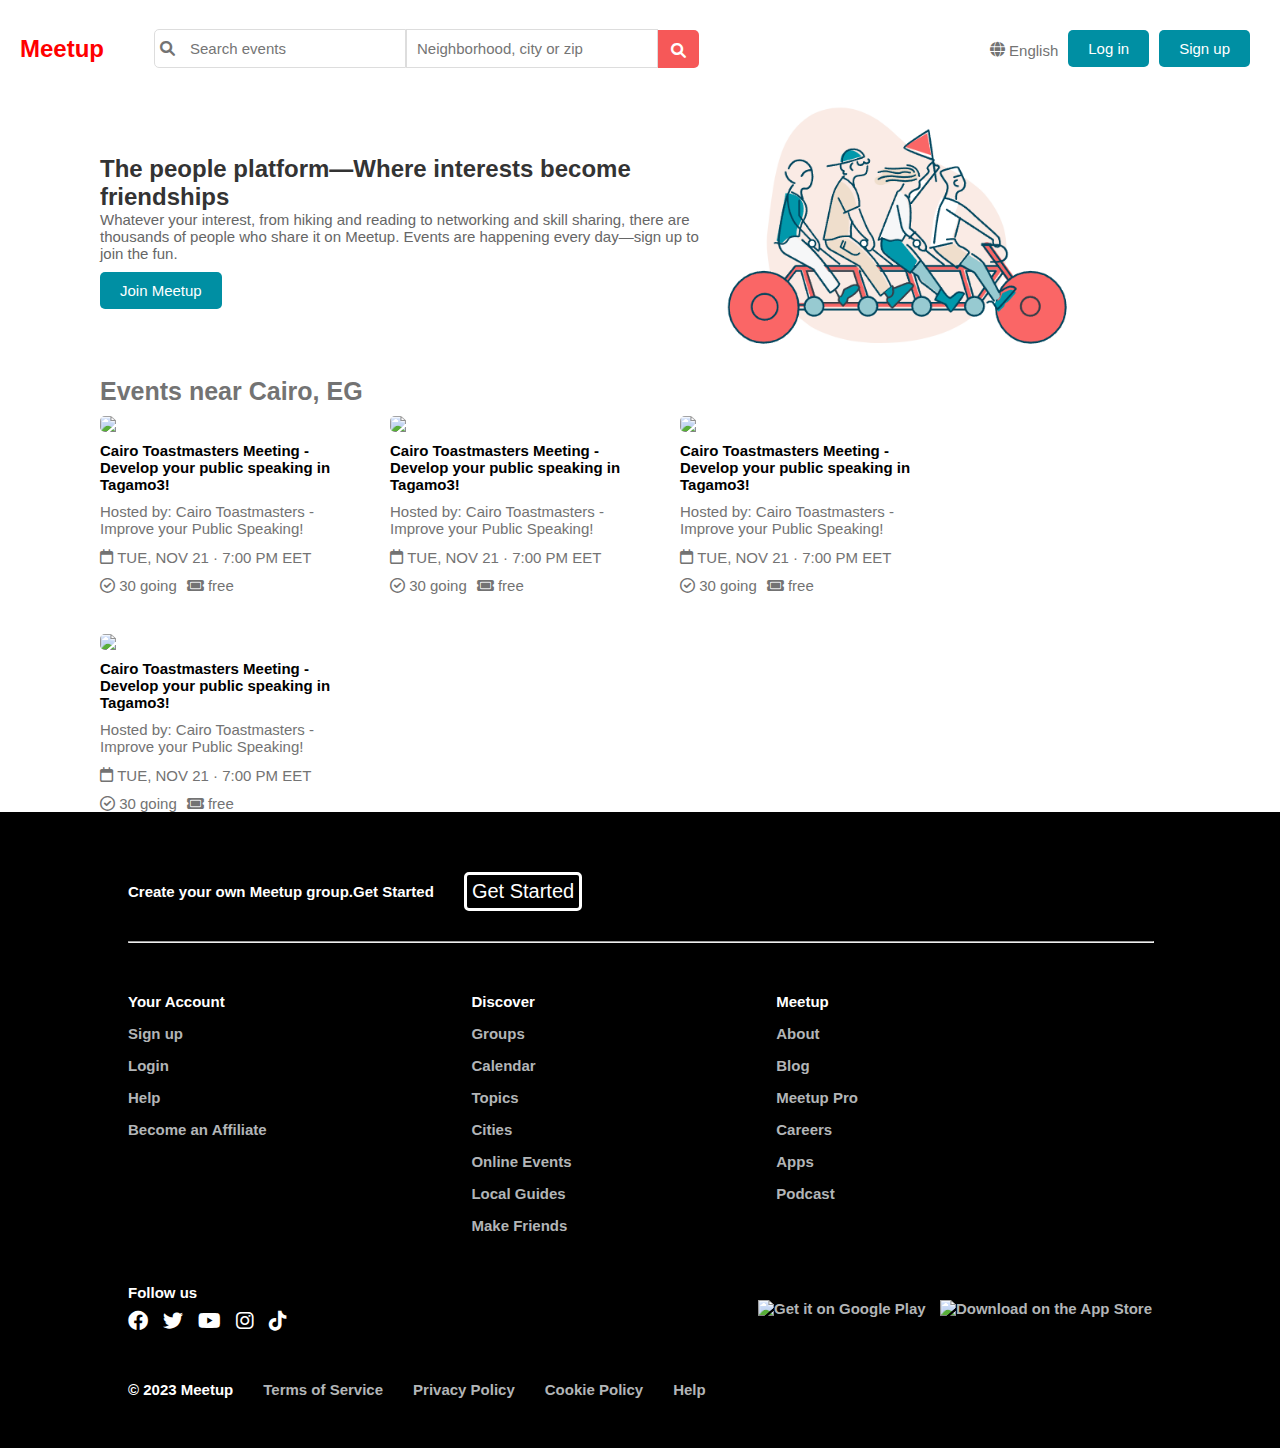
==== index.html @ db6e73bf "first commit" ====
<!DOCTYPE html>
<html lang="en">
  <head>
    <meta charset="UTF-8" />
    <meta name="viewport" content="width=device-width, initial-scale=1.0" />
    <link
      rel="stylesheet"
      href="https://cdnjs.cloudflare.com/ajax/libs/font-awesome/6.0.0-beta3/css/all.min.css"
    />
    <title>Responsive Navigation Bar</title>
    <link rel="stylesheet" href="./css/main.css" />
    <style>
      body,
      html {
        padding: 0;
        font-family: Arial, sans-serif;
        background-color: #fff;
      }
      a {
        text-decoration: none;
        color: #b2b5b7;
      }
      a:hover {
        color: #fff;
      }
      .navbar {
        margin: 0;
        display: flex;
        flex-wrap: wrap;
        justify-content: space-between;
        align-items: center;
        /* background-color: #f5f5f5; */
        padding: 10px 20px;
      }
      .logo {
        font-size: 24px;
        color: red;
        font-weight: bold;
        padding: 10px 0;
      }
      .search-container {
        display: flex;
        align-items: center;
        /* flex-grow: 1; */
        margin: 10px 50px;
        background-color: #fff;
      }
      .search-container button {
        border-top-left-radius: 0;
        border-bottom-left-radius: 0;
        padding-left: 8px;
        padding-right: 8px;
        background-color: #f65858;
      }
      .first-input {
        display: flex;
        align-items: center;
        border: 1px solid #ddd;
        border-top-left-radius: 5px;
        border-bottom-left-radius: 5px;
        width: 250px;
      }
      .first-input:hover {
        border: 1px solid #000;
      }
      .second-input {
        display: flex;
        align-items: center;
        border: 1px solid #ddd;
        /* border-top-left-radius: 5px; */
        /* border-bottom-left-radius: 5px; */
        width: 250px;
      }
      .second-input:hover {
        border: 1px solid #000;
      }
      .search-container i {
        margin-left: 5px;
        margin-right: 5px;
      }
      .search-container input[type="search"] {
        width: 100%;
        padding: 10px;
        margin: 0;
        border: none;
        /* border-radius: 5px; */
      }
      .search-container input:focus {
        border: none;
        outline: none;
      }
      button {
        color: #fff;
        background-color: #008fa3;
        border-radius: 5px;
        border: none;
        padding: 10px 20px;
        margin: 10px 10px 10px 0;
        border-radius: 5px;
        cursor: pointer;
      }
      button:hover {
        opacity: 0.8;
      }
      .navbar select {
        padding: 10px;
        border: none;
        margin: 10px 20px 10px 0;
        border-radius: 5px;
      }
      .language {
        margin-left: auto;
        cursor: pointer;
        margin-right: 10px;
      }
      @media (max-width: 768px) {
        .navbar {
          flex-direction: column;
          align-items: stretch;
        }
        .search-container {
          order: 3;
          margin: 10px 0;
        }
        .navbar select,
        .navbar button {
          width: 100%;
          margin: 5px 0;
        }
      }
      /*  */
      .banner {
        display: flex;
        /* justify-content: space-between; */
        align-items: center;
        /* padding: 20px; */
        /* background-color: #f5f5f5; */
      }

      .content {
        max-width: 600px;
      }

      .content h1 {
        font-size: 24px;
        color: #333;
      }

      .content p {
        color: #666;
      }

      .button {
        background-color: #0073e6;
        color: #fff;
        border: none;
        padding: 10px 20px;
        cursor: pointer;
        text-transform: uppercase;
        font-size: 16px;
        margin-top: 20px;
        text-align: center;
        display: inline-block;
      }

      /* Responsive design */
      @media (max-width: 768px) {
        .banner {
          flex-direction: column;
        }

        .content h1 {
          font-size: 20px;
        }

        .content p {
          font-size: 14px;
        }

        .image {
          margin-top: 20px;
          width: 100%;
          height: auto;
        }
      }
      /* footer */
      .footer {
        background-color: #000;
        color: #fff;
        padding-left: 10%;
        padding-right: 10%;
        padding-top: 50px;
        padding-bottom: 50px;
        display: flex;
        flex-direction: column;
        gap: 50px;
        font-weight: bold;
      }
      .section1-container {
        display: block;
      }
      .section1-content {
        display: flex;
        align-items: center;
        gap: 30px;
      }
      .section1-button {
        color: #fff;
        background-color: #000;
        border: 3px solid #fff;
        border-radius: 5px;
        padding: 5px;
        cursor: pointer;
        font-size: 20px;
      }
      .section1-button:hover {
        color: #000;
        background-color: #fff;
      }
      .section1-line {
        margin-top: 20px;
        background-color: #fff; /* This sets the line color to green */
        width: 100%;
      }
      .section2-container {
        display: flex;
        gap: 20%;
      }
      .section2-column {
        display: flex;
        flex-direction: column;
        gap: 15px;
      }

      .section4-container {
        display: flex;
        gap: 30px;
      }
      /*  */
      .section3-container {
        background-color: #000; /* Assuming a black background */
        color: white;
        display: flex;
        align-items: center;
        justify-content: space-between;
      }
      .social-icons {
        display: flex;
        gap: 15px;
      }
      .social-icons img {
        height: 24px; /* Adjust as needed */
        margin-right: 10px; /* Space between icons */
      }

      .store-badges img {
        height: 48px; /* Adjust as needed */
        margin-left: 10px; /* Space between badges */
      }
      .icon {
        color: #fff;
        font-size: 20px;
      }
    </style>
  </head>
  <body>
    <!-- navbar -->
    <div class="navbar">
      <div class="logo">Meetup</div>
      <div class="search-container">
        <div class="first-input">
          <i class="fa-solid fa-magnifying-glass"></i>
          <input type="search" placeholder="Search events" />
        </div>
        <div class="second-input">
          <input type="search" placeholder="Neighborhood, city or zip" />
        </div>
        <button><i class="fa-solid fa-magnifying-glass"></i></button>
      </div>
      <div class="language">
        <i class="fa-solid fa-globe"></i>
        <span id="language">English</span>
      </div>
      <button>Log in</button>
      <button>Sign up</button>
    </div>
    <!-- banner -->
    <div class="banner container">
      <div class="content">
        <h1>The people platform—Where interests become friendships</h1>
        <p>
          Whatever your interest, from hiking and reading to networking and
          skill sharing, there are thousands of people who share it on Meetup.
          Events are happening every day—sign up to join the fun.
        </p>
        <button>Join Meetup</button>
      </div>
      <div>
        <!-- The image will be displayed here -->
        <img src="./assets/images/img1.png" width="400px" />
      </div>
    </div>
    <!-- section A -->
    <div class="container">
      <div class="section-title">Events near Cairo, EG</div>
      <div id="section-a"></div>
    </div>

    <!-- footer -->
    <div class="footer">
      <!-- section 1 -->
      <div class="section1-container">
        <div class="section1-content">
          <div>Create your own Meetup group.Get Started</div>
          <button class="section1-button">Get Started</button>
        </div>
        <hr class="section1-line" />
      </div>
      <div class="section2-container">
        <div class="section2-column">
          <div>Your Account</div>
          <a href="#">Sign up</a>
          <a href="#">Login</a>
          <a href="#">Help</a>
          <a href="#">Become an Affiliate</a>
        </div>
        <div class="section2-column">
          <div>Discover</div>
          <a href="#">Groups</a>
          <a href="#">Calendar</a>
          <a href="#">Topics</a>
          <a href="#">Cities</a>
          <a href="#">Online Events</a>
          <a href="#">Local Guides</a>
          <a href="#">Make Friends</a>
        </div>
        <div class="section2-column">
          <div>Meetup</div>
          <a href="#">About</a>
          <a href="#">Blog</a>
          <a href="#">Meetup Pro</a>
          <a href="#">Careers</a>
          <a href="#">Apps</a>
          <a href="#">Podcast</a>
        </div>
      </div>
      <div class="section3-container">
        <div>
          <div style="padding-bottom: 10px">Follow us</div>
          <div class="social-icons">
            <!-- You will replace the "#" with the actual links -->
            <a href="#"><i class="fa-brands fa-facebook icon"></i></a>
            <a href="#"><i class="fa-brands fa-twitter icon"></i></a>
            <a href="#"><i class="fa-brands fa-youtube icon"></i></a>
            <a href="#"><i class="fa-brands fa-instagram icon"></i></a>
            <a href="#"><i class="fa-brands fa-tiktok icon"></i></a>
          </div>
        </div>
        <div class="store-badges">
          <!-- You will replace "path-to..." with the actual image source paths -->
          <a href="#"
            ><img
              src="https://secure.meetupstatic.com/next/images/app-download/android/download_en-US.svg?w=256"
              alt="Get it on Google Play"
          /></a>
          <a href="#"
            ><img
              src="https://secure.meetupstatic.com/next/images/app-download/ios/download_en-US.svg?w=256"
              alt="Download on the App Store"
          /></a>
        </div>
      </div>
      <div class="section4-container">
        <div>© 2023 Meetup</div>
        <a href="#">Terms of Service</a>
        <a href="#">Privacy Policy</a>
        <a href="#">Cookie Policy</a>
        <a href="#">Help</a>
      </div>
    </div>
    <script src="./js/main.js"></script>
  </body>
</html>
---- css/main.css ----
@font-face {
  font-family: "BousniRondeLTStd"; /* Give your font a name to use in CSS */
  src: url("../assets/fonts/BousniRondeLTStd-Bold.ttf") format("ttf");
  font-weight: bold;
  font-style: bold;
}
* {
  padding: 0;
  margin: 0;
  text-align: left;
  vertical-align: middle;
  font-size: 15px;
}

body {
  font-family: "BousniRondeLTStd", sans-serif;
  width: 100%;
  height: 100%;
  background-color: #fff;
  color: #737373;
}
.container {
  margin-right: 100px;
  margin-left: 100px;
}
#section-a {
  display: flex;
  flex-wrap: wrap;
  gap: 40px;
}
.card {
  display: flex;
  flex-direction: column;
  align-items: flex-start;
  width: 250px;
  gap: 10px;
}
.card:hover {
  cursor: pointer;
}
.card:hover img {
  opacity: 0.5;
}
.card:hover h1 {
  text-decoration: underline;
}
.card img {
  border-radius: 5px;
  width: 100%;
}
.card h1 {
  text-align: left;
  color: #000;
}
.card div {
  text-align: left;
}
.card-row {
  display: flex;
  gap: 10px;
}
.section-title {
  display: flex;
  font-size: 25px;
  font-weight: bold;
  margin-bottom: 10px;
}
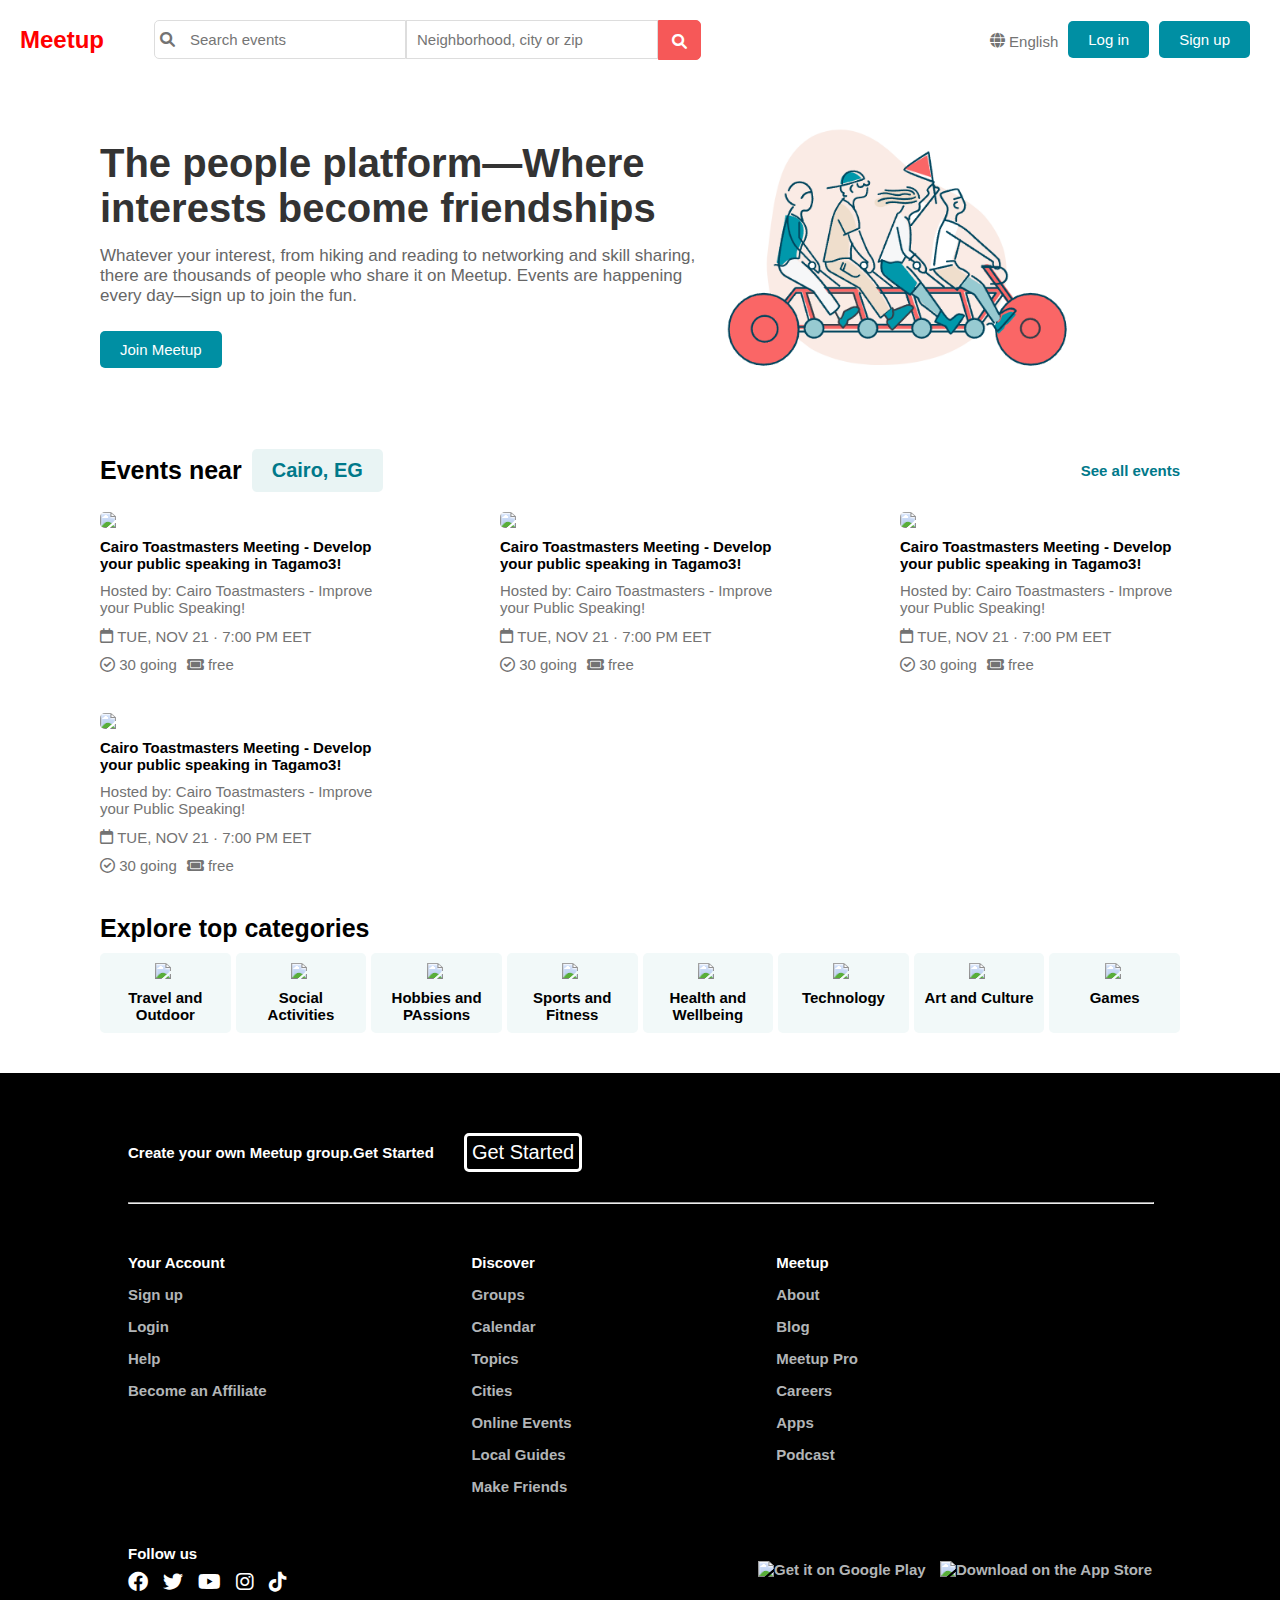
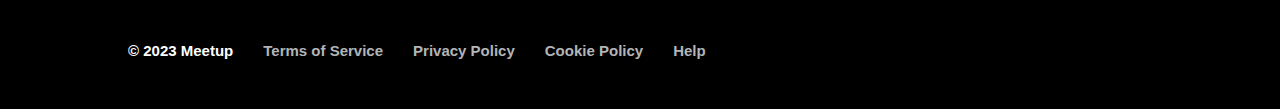
==== commit acc6b4fa: "updates" ====
--- a/index.html
+++ b/index.html
@@ -9,259 +9,6 @@
     />
     <title>Responsive Navigation Bar</title>
     <link rel="stylesheet" href="./css/main.css" />
-    <style>
-      body,
-      html {
-        padding: 0;
-        font-family: Arial, sans-serif;
-        background-color: #fff;
-      }
-      a {
-        text-decoration: none;
-        color: #b2b5b7;
-      }
-      a:hover {
-        color: #fff;
-      }
-      .navbar {
-        margin: 0;
-        display: flex;
-        flex-wrap: wrap;
-        justify-content: space-between;
-        align-items: center;
-        /* background-color: #f5f5f5; */
-        padding: 10px 20px;
-      }
-      .logo {
-        font-size: 24px;
-        color: red;
-        font-weight: bold;
-        padding: 10px 0;
-      }
-      .search-container {
-        display: flex;
-        align-items: center;
-        /* flex-grow: 1; */
-        margin: 10px 50px;
-        background-color: #fff;
-      }
-      .search-container button {
-        border-top-left-radius: 0;
-        border-bottom-left-radius: 0;
-        padding-left: 8px;
-        padding-right: 8px;
-        background-color: #f65858;
-      }
-      .first-input {
-        display: flex;
-        align-items: center;
-        border: 1px solid #ddd;
-        border-top-left-radius: 5px;
-        border-bottom-left-radius: 5px;
-        width: 250px;
-      }
-      .first-input:hover {
-        border: 1px solid #000;
-      }
-      .second-input {
-        display: flex;
-        align-items: center;
-        border: 1px solid #ddd;
-        /* border-top-left-radius: 5px; */
-        /* border-bottom-left-radius: 5px; */
-        width: 250px;
-      }
-      .second-input:hover {
-        border: 1px solid #000;
-      }
-      .search-container i {
-        margin-left: 5px;
-        margin-right: 5px;
-      }
-      .search-container input[type="search"] {
-        width: 100%;
-        padding: 10px;
-        margin: 0;
-        border: none;
-        /* border-radius: 5px; */
-      }
-      .search-container input:focus {
-        border: none;
-        outline: none;
-      }
-      button {
-        color: #fff;
-        background-color: #008fa3;
-        border-radius: 5px;
-        border: none;
-        padding: 10px 20px;
-        margin: 10px 10px 10px 0;
-        border-radius: 5px;
-        cursor: pointer;
-      }
-      button:hover {
-        opacity: 0.8;
-      }
-      .navbar select {
-        padding: 10px;
-        border: none;
-        margin: 10px 20px 10px 0;
-        border-radius: 5px;
-      }
-      .language {
-        margin-left: auto;
-        cursor: pointer;
-        margin-right: 10px;
-      }
-      @media (max-width: 768px) {
-        .navbar {
-          flex-direction: column;
-          align-items: stretch;
-        }
-        .search-container {
-          order: 3;
-          margin: 10px 0;
-        }
-        .navbar select,
-        .navbar button {
-          width: 100%;
-          margin: 5px 0;
-        }
-      }
-      /*  */
-      .banner {
-        display: flex;
-        /* justify-content: space-between; */
-        align-items: center;
-        /* padding: 20px; */
-        /* background-color: #f5f5f5; */
-      }
-
-      .content {
-        max-width: 600px;
-      }
-
-      .content h1 {
-        font-size: 24px;
-        color: #333;
-      }
-
-      .content p {
-        color: #666;
-      }
-
-      .button {
-        background-color: #0073e6;
-        color: #fff;
-        border: none;
-        padding: 10px 20px;
-        cursor: pointer;
-        text-transform: uppercase;
-        font-size: 16px;
-        margin-top: 20px;
-        text-align: center;
-        display: inline-block;
-      }
-
-      /* Responsive design */
-      @media (max-width: 768px) {
-        .banner {
-          flex-direction: column;
-        }
-
-        .content h1 {
-          font-size: 20px;
-        }
-
-        .content p {
-          font-size: 14px;
-        }
-
-        .image {
-          margin-top: 20px;
-          width: 100%;
-          height: auto;
-        }
-      }
-      /* footer */
-      .footer {
-        background-color: #000;
-        color: #fff;
-        padding-left: 10%;
-        padding-right: 10%;
-        padding-top: 50px;
-        padding-bottom: 50px;
-        display: flex;
-        flex-direction: column;
-        gap: 50px;
-        font-weight: bold;
-      }
-      .section1-container {
-        display: block;
-      }
-      .section1-content {
-        display: flex;
-        align-items: center;
-        gap: 30px;
-      }
-      .section1-button {
-        color: #fff;
-        background-color: #000;
-        border: 3px solid #fff;
-        border-radius: 5px;
-        padding: 5px;
-        cursor: pointer;
-        font-size: 20px;
-      }
-      .section1-button:hover {
-        color: #000;
-        background-color: #fff;
-      }
-      .section1-line {
-        margin-top: 20px;
-        background-color: #fff; /* This sets the line color to green */
-        width: 100%;
-      }
-      .section2-container {
-        display: flex;
-        gap: 20%;
-      }
-      .section2-column {
-        display: flex;
-        flex-direction: column;
-        gap: 15px;
-      }
-
-      .section4-container {
-        display: flex;
-        gap: 30px;
-      }
-      /*  */
-      .section3-container {
-        background-color: #000; /* Assuming a black background */
-        color: white;
-        display: flex;
-        align-items: center;
-        justify-content: space-between;
-      }
-      .social-icons {
-        display: flex;
-        gap: 15px;
-      }
-      .social-icons img {
-        height: 24px; /* Adjust as needed */
-        margin-right: 10px; /* Space between icons */
-      }
-
-      .store-badges img {
-        height: 48px; /* Adjust as needed */
-        margin-left: 10px; /* Space between badges */
-      }
-      .icon {
-        color: #fff;
-        font-size: 20px;
-      }
-    </style>
   </head>
   <body>
     <!-- navbar -->
@@ -302,8 +49,19 @@
     </div>
     <!-- section A -->
     <div class="container">
-      <div class="section-title">Events near Cairo, EG</div>
+      <div class="section-title">
+        <h1>Events near</h1>
+        <button>Cairo, EG</button>
+        <a href="">See all events</a>
+      </div>
       <div id="section-a"></div>
+    </div>
+    <!-- section B -->
+    <div class="container">
+      <div class="section-title">
+        <h1>Explore top categories</h1>
+      </div>
+      <div id="section-b"></div>
     </div>
 
     <!-- footer -->
--- a/css/main.css
+++ b/css/main.css
@@ -19,12 +19,277 @@
   background-color: #fff;
   color: #737373;
 }
+body,
+html {
+  padding: 0;
+  font-family: Arial, sans-serif;
+  background-color: #fff;
+}
+a {
+  text-decoration: none;
+  color: #b2b5b7;
+}
+a:hover {
+  color: #fff;
+}
+.navbar {
+  margin: 0;
+  display: flex;
+  flex-wrap: wrap;
+  justify-content: space-between;
+  align-items: center;
+  /* background-color: #f5f5f5; */
+  padding: 10px 20px;
+}
+.logo {
+  font-size: 24px;
+  color: red;
+  font-weight: bold;
+  padding: 10px 0;
+}
+.search-container {
+  display: flex;
+  align-items: center;
+  /* flex-grow: 1; */
+  margin: 10px 50px;
+  background-color: #fff;
+}
+.search-container button {
+  border-top-left-radius: 0;
+  border-bottom-left-radius: 0;
+  margin: 0;
+  padding-left: 8px;
+  padding-right: 8px;
+
+  background-color: #f65858;
+}
+.first-input {
+  display: flex;
+  align-items: center;
+  border: 1px solid #ddd;
+  border-top-left-radius: 5px;
+  border-bottom-left-radius: 5px;
+  width: 250px;
+}
+.first-input:hover {
+  border: 1px solid #000;
+}
+.second-input {
+  display: flex;
+  align-items: center;
+  border: 1px solid #ddd;
+  /* border-top-left-radius: 5px; */
+  /* border-bottom-left-radius: 5px; */
+  width: 250px;
+}
+.second-input:hover {
+  border: 1px solid #000;
+}
+.search-container i {
+  margin-left: 5px;
+  margin-right: 5px;
+}
+.search-container button {
+  border: 1px solid #f65858;
+}
+.search-container input[type="search"] {
+  width: 100%;
+  padding: 10px;
+  margin: 0;
+  border: none;
+  /* border-radius: 5px; */
+}
+.search-container input:focus {
+  border: none;
+  outline: none;
+}
+button {
+  color: #fff;
+  background-color: #008fa3;
+  border-radius: 5px;
+  border: none;
+  padding: 10px 20px;
+  margin: 10px 10px 10px 0;
+  border-radius: 5px;
+  cursor: pointer;
+}
+button:hover {
+  opacity: 0.8;
+}
+.navbar select {
+  padding: 10px;
+  border: none;
+  margin: 10px 20px 10px 0;
+  border-radius: 5px;
+}
+.language {
+  margin-left: auto;
+  cursor: pointer;
+  margin-right: 10px;
+}
+@media (max-width: 768px) {
+  .navbar {
+    flex-direction: column;
+    align-items: stretch;
+  }
+  .search-container {
+    order: 3;
+    margin: 10px 0;
+  }
+  .navbar select,
+  .navbar button {
+    width: 100%;
+    margin: 5px 0;
+  }
+}
+/*  */
+.banner {
+  display: flex;
+  /* justify-content: space-between; */
+  align-items: center;
+  /* padding: 20px; */
+  /* background-color: #f5f5f5; */
+}
+
+.content {
+  display: flex;
+  flex-direction: column;
+  align-items: flex-start;
+  gap: 15px;
+  max-width: 600px;
+}
+
+.content h1 {
+  font-size: 40px;
+  font-weight: bold;
+  color: #333;
+}
+
+.content p {
+  font-size: 17px;
+  color: #666;
+}
+
+.button {
+  background-color: #0073e6;
+  color: #fff;
+  border: none;
+  padding: 10px 20px;
+  cursor: pointer;
+  text-transform: uppercase;
+  font-size: 16px;
+  margin-top: 20px;
+  text-align: center;
+  display: inline-block;
+}
+
+/* Responsive design */
+@media (max-width: 768px) {
+  .banner {
+    flex-direction: column;
+  }
+
+  .content h1 {
+    font-size: 20px;
+  }
+
+  .content p {
+    font-size: 14px;
+  }
+
+  .image {
+    margin-top: 20px;
+    width: 100%;
+    height: auto;
+  }
+}
+/* footer */
+.footer {
+  background-color: #000;
+  color: #fff;
+  padding-left: 10%;
+  padding-right: 10%;
+  padding-top: 50px;
+  padding-bottom: 50px;
+  display: flex;
+  flex-direction: column;
+  gap: 50px;
+  font-weight: bold;
+}
+.section1-container {
+  display: block;
+}
+.section1-content {
+  display: flex;
+  align-items: center;
+  gap: 30px;
+}
+.section1-button {
+  color: #fff;
+  background-color: #000;
+  border: 3px solid #fff;
+  border-radius: 5px;
+  padding: 5px;
+  cursor: pointer;
+  font-size: 20px;
+}
+.section1-button:hover {
+  color: #000;
+  background-color: #fff;
+}
+.section1-line {
+  margin-top: 20px;
+  background-color: #fff; /* This sets the line color to green */
+  width: 100%;
+}
+.section2-container {
+  display: flex;
+  gap: 20%;
+}
+.section2-column {
+  display: flex;
+  flex-direction: column;
+  gap: 15px;
+}
+
+.section4-container {
+  display: flex;
+  gap: 30px;
+}
+/*  */
+.section3-container {
+  background-color: #000; /* Assuming a black background */
+  color: white;
+  display: flex;
+  align-items: center;
+  justify-content: space-between;
+}
+.social-icons {
+  display: flex;
+  gap: 15px;
+}
+.social-icons img {
+  height: 24px; /* Adjust as needed */
+  margin-right: 10px; /* Space between icons */
+}
+
+.store-badges img {
+  height: 48px; /* Adjust as needed */
+  margin-left: 10px; /* Space between badges */
+}
+.icon {
+  color: #fff;
+  font-size: 20px;
+}
 .container {
+  margin-top: 40px;
+  margin-bottom: 40px;
   margin-right: 100px;
   margin-left: 100px;
 }
 #section-a {
   display: flex;
+  justify-content: space-between;
   flex-wrap: wrap;
   gap: 40px;
 }
@@ -32,7 +297,7 @@
   display: flex;
   flex-direction: column;
   align-items: flex-start;
-  width: 250px;
+  width: 280px;
   gap: 10px;
 }
 .card:hover {
@@ -61,7 +326,47 @@
 }
 .section-title {
   display: flex;
+  align-items: center;
+  gap: 10px;
+  margin-bottom: 10px;
+}
+.section-title h1 {
   font-size: 25px;
   font-weight: bold;
-  margin-bottom: 10px;
-}
+  color: #000;
+}
+.section-title button {
+  color: #00798a;
+  background-color: #e9f4f4;
+  font-size: 20px;
+  font-weight: bold;
+}
+.section-title a {
+  margin-left: auto;
+  color: #00798a;
+  font-weight: bold;
+}
+#section-b {
+  display: flex;
+  justify-content: space-between;
+  gap: 5px;
+}
+.category-card {
+  background-color: #f2f9f9;
+  width: 120px;
+  display: flex;
+  flex-direction: column;
+  align-items: center;
+  gap: 10px;
+  border-radius: 5px;
+  padding: 10px;
+}
+.category-card p {
+  text-align: center;
+  font-weight: bold;
+  color: #000;
+}
+.category-card:hover {
+  cursor: pointer;
+  background-color: #e2f7f7;
+}
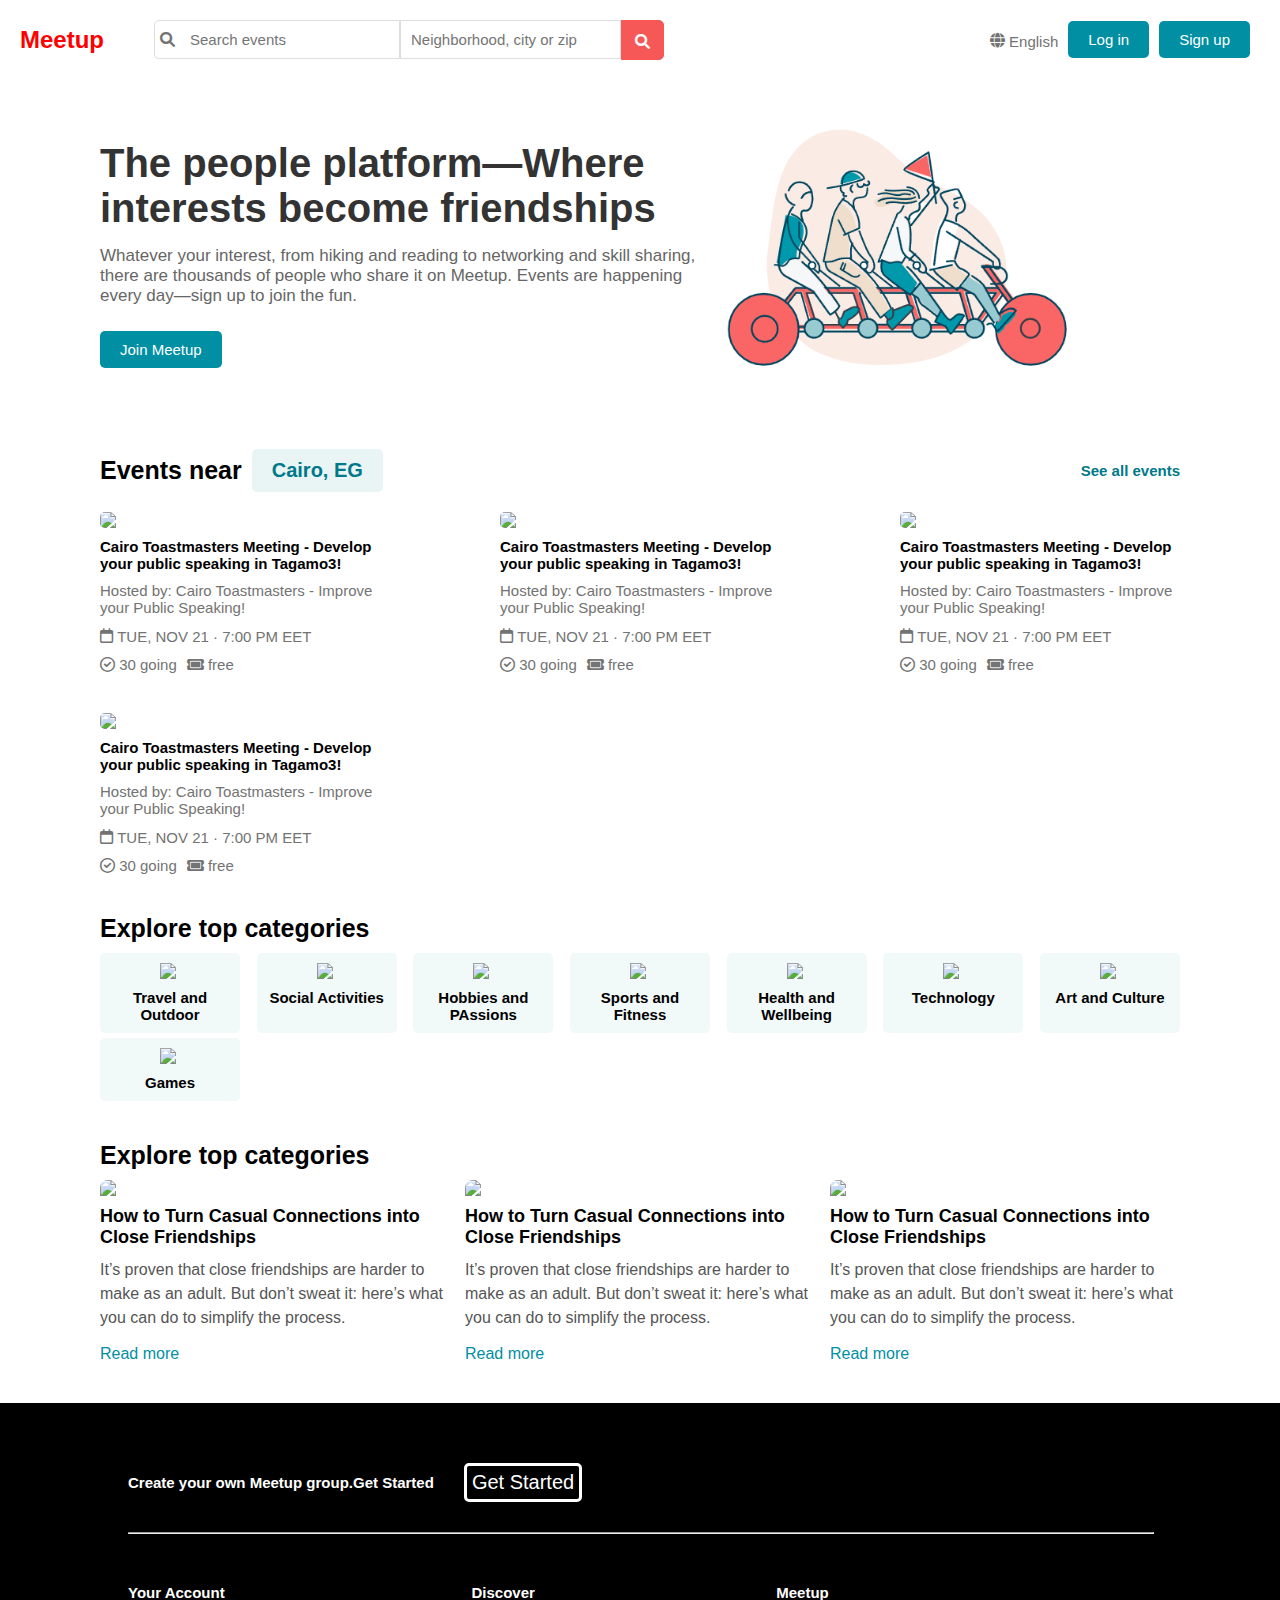
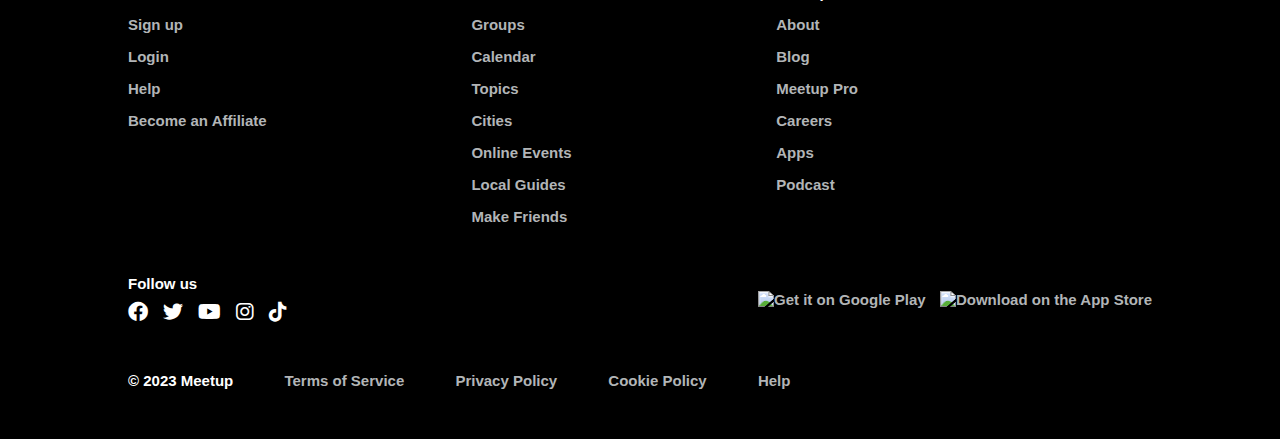
==== commit d6f5342e: "updates" ====
--- a/index.html
+++ b/index.html
@@ -44,7 +44,7 @@
       </div>
       <div>
         <!-- The image will be displayed here -->
-        <img src="./assets/images/img1.png" width="400px" />
+        <img src="./assets/images/img1.png" class="banner-image" />
       </div>
     </div>
     <!-- section A -->
@@ -62,6 +62,13 @@
         <h1>Explore top categories</h1>
       </div>
       <div id="section-b"></div>
+    </div>
+    <!-- section C -->
+    <div class="container">
+      <div class="section-title">
+        <h1>Explore top categories</h1>
+      </div>
+      <div id="section-c"></div>
     </div>
 
     <!-- footer -->
--- a/css/main.css
+++ b/css/main.css
@@ -10,6 +10,7 @@
   text-align: left;
   vertical-align: middle;
   font-size: 15px;
+  /* border: 1px solid #0073e6; */
 }
 
 body {
@@ -69,7 +70,7 @@
   border: 1px solid #ddd;
   border-top-left-radius: 5px;
   border-bottom-left-radius: 5px;
-  width: 250px;
+  max-width: 250px;
 }
 .first-input:hover {
   border: 1px solid #000;
@@ -80,7 +81,7 @@
   border: 1px solid #ddd;
   /* border-top-left-radius: 5px; */
   /* border-bottom-left-radius: 5px; */
-  width: 250px;
+  max-width: 250px;
 }
 .second-input:hover {
   border: 1px solid #000;
@@ -127,7 +128,7 @@
   cursor: pointer;
   margin-right: 10px;
 }
-@media (max-width: 768px) {
+/* @media (max-width: 768px) {
   .navbar {
     flex-direction: column;
     align-items: stretch;
@@ -141,7 +142,7 @@
     width: 100%;
     margin: 5px 0;
   }
-}
+} */
 /*  */
 .banner {
   display: flex;
@@ -150,7 +151,14 @@
   /* padding: 20px; */
   /* background-color: #f5f5f5; */
 }
-
+.banner-image {
+  width: 400px;
+}
+@media (max-width: 768px) {
+  .banner-image {
+    width: 200px;
+  }
+}
 .content {
   display: flex;
   flex-direction: column;
@@ -254,7 +262,7 @@
 
 .section4-container {
   display: flex;
-  gap: 30px;
+  gap: 5%;
 }
 /*  */
 .section3-container {
@@ -287,12 +295,21 @@
   margin-right: 100px;
   margin-left: 100px;
 }
+@media (max-width: 768px) {
+  .container {
+    margin-top: 10px;
+    margin-bottom: 10px;
+    margin-right: 25px;
+    margin-left: 25px;
+  }
+}
 #section-a {
   display: flex;
   justify-content: space-between;
   flex-wrap: wrap;
   gap: 40px;
 }
+
 .card {
   display: flex;
   flex-direction: column;
@@ -326,6 +343,7 @@
 }
 .section-title {
   display: flex;
+  flex-wrap: wrap;
   align-items: center;
   gap: 10px;
   margin-bottom: 10px;
@@ -348,9 +366,11 @@
 }
 #section-b {
   display: flex;
+  flex-wrap: wrap;
   justify-content: space-between;
   gap: 5px;
 }
+
 .category-card {
   background-color: #f2f9f9;
   width: 120px;
@@ -370,3 +390,73 @@
   cursor: pointer;
   background-color: #e2f7f7;
 }
+/* **** */
+#section-c {
+  display: flex;
+  flex-wrap: wrap;
+  justify-content: space-between;
+  gap: 5px;
+}
+.friendships-card {
+  display: flex;
+  flex-direction: column;
+  gap: 10px;
+  max-width: 350px;
+  border-radius: 8px;
+  overflow: hidden;
+
+  transition: box-shadow 0.3s ease;
+}
+.friendships-card:hover {
+  cursor: pointer;
+}
+
+.friendships-card:hover img {
+  opacity: 0.7;
+}
+
+.friendships-card:hover p {
+  text-decoration: underline;
+}
+.friendships-card img {
+  width: 100%;
+  display: block;
+  transition: opacity 0.3s ease;
+}
+
+.card-content {
+  /* padding: 15px; */
+}
+
+.card-title {
+  font-size: 18px;
+  font-weight: bold;
+  margin-bottom: 10px;
+  color: #000;
+}
+
+.card-text {
+  font-size: 16px;
+  line-height: 1.5;
+  color: #555;
+}
+
+.card-link {
+  text-decoration: none;
+  color: #008fa3;
+  display: block;
+  margin-top: 15px;
+  font-size: 16px;
+}
+/* **** */
+@media (max-width: 768px) {
+  #section-a {
+    justify-content: center;
+  }
+  #section-c {
+    justify-content: center;
+  }
+  .store-badges img {
+    width: 100px;
+  }
+}
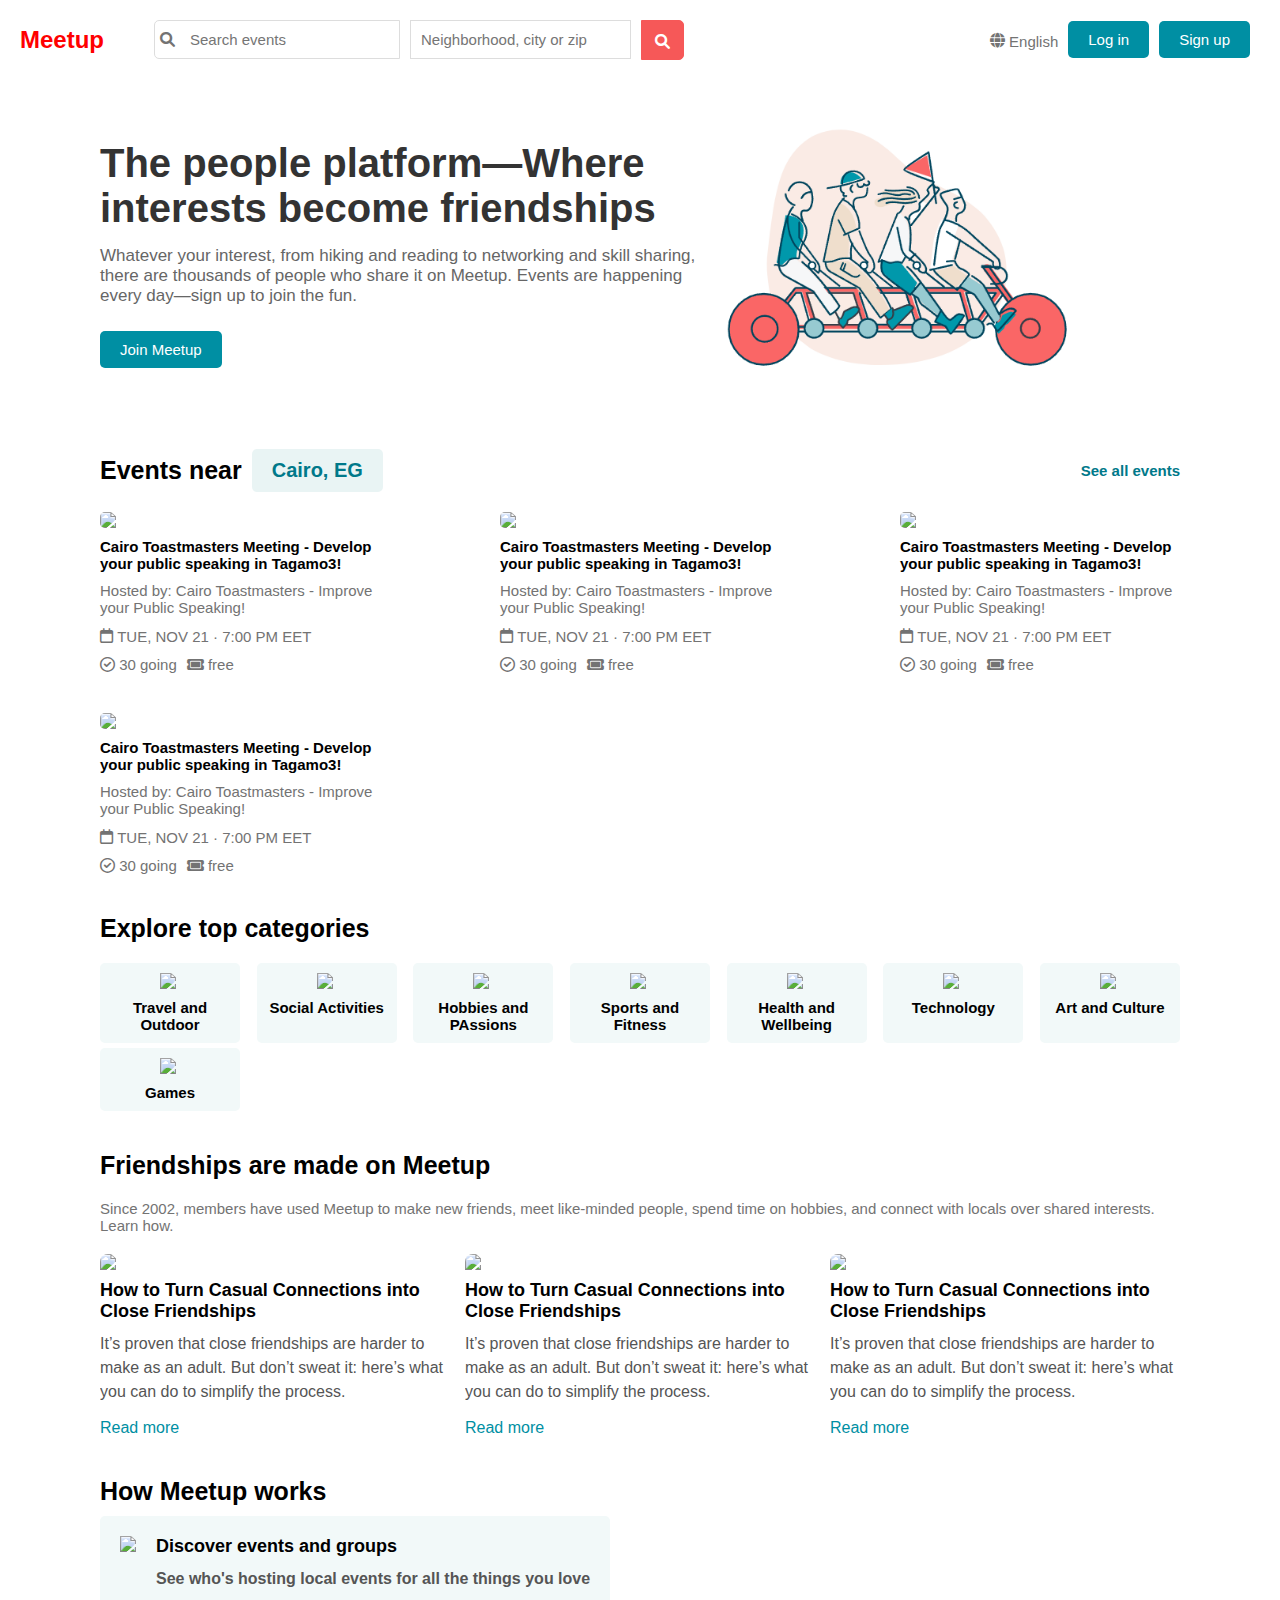
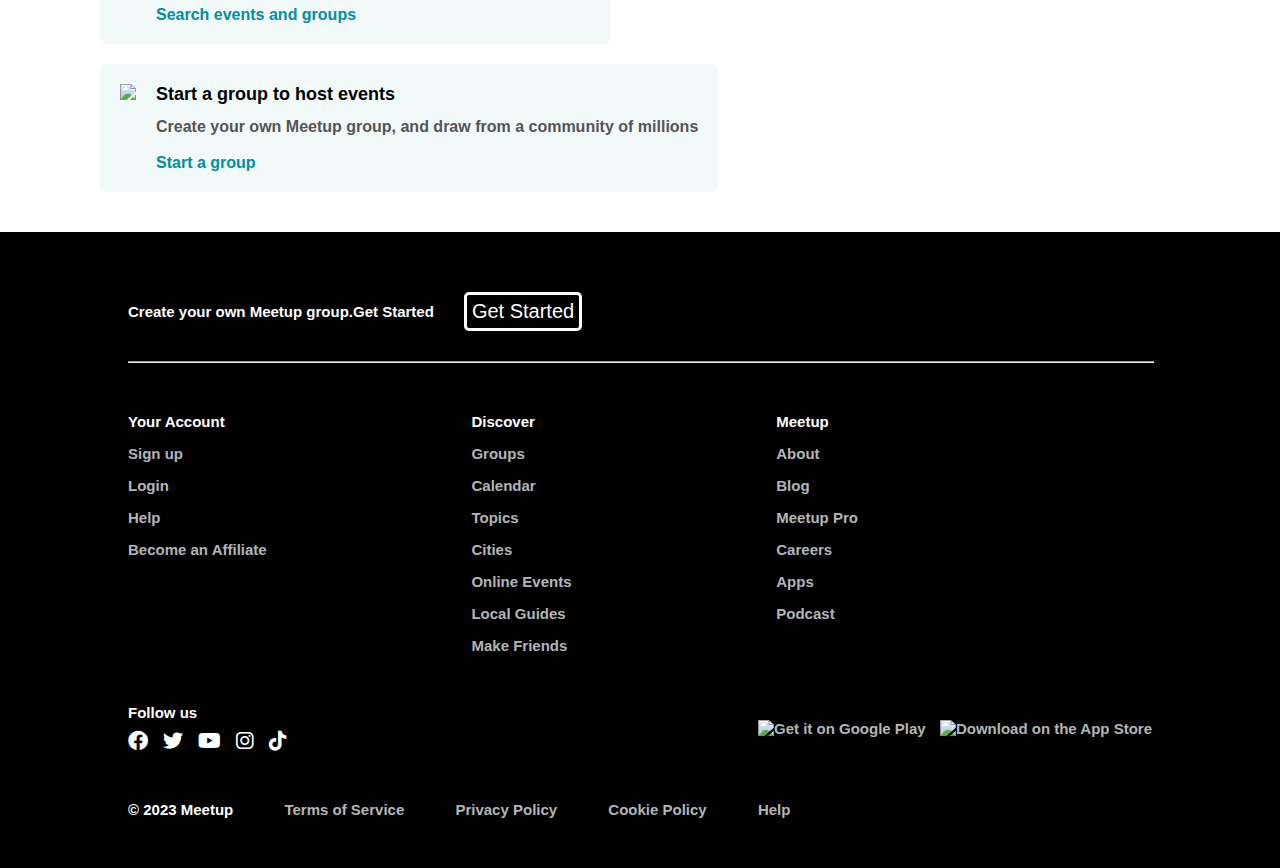
==== commit e8f45876: "updates" ====
--- a/index.html
+++ b/index.html
@@ -59,16 +59,28 @@
     <!-- section B -->
     <div class="container">
       <div class="section-title">
-        <h1>Explore top categories</h1>
+        <h1 style="margin-bottom: 10px">Explore top categories</h1>
       </div>
       <div id="section-b"></div>
     </div>
     <!-- section C -->
     <div class="container">
       <div class="section-title">
-        <h1>Explore top categories</h1>
+        <h1 style="margin-bottom: 10px">Friendships are made on Meetup</h1>
+        <p style="margin-bottom: 10px">
+          Since 2002, members have used Meetup to make new friends, meet
+          like-minded people, spend time on hobbies, and connect with locals
+          over shared interests. Learn how.
+        </p>
       </div>
       <div id="section-c"></div>
+    </div>
+    <!-- section D -->
+    <div class="container">
+      <div class="section-title">
+        <h1>How Meetup works</h1>
+      </div>
+      <div id="section-d"></div>
     </div>
 
     <!-- footer -->
--- a/css/main.css
+++ b/css/main.css
@@ -53,6 +53,7 @@
   align-items: center;
   /* flex-grow: 1; */
   margin: 10px 50px;
+  gap: 10px;
   background-color: #fff;
 }
 .search-container button {
@@ -297,10 +298,13 @@
 }
 @media (max-width: 768px) {
   .container {
-    margin-top: 10px;
-    margin-bottom: 10px;
+    margin-top: 30px;
+    margin-bottom: 30px;
     margin-right: 25px;
     margin-left: 25px;
+  }
+  .search-container {
+    margin: 0;
   }
 }
 #section-a {
@@ -373,12 +377,12 @@
 
 .category-card {
   background-color: #f2f9f9;
+  border-radius: 5px;
   width: 120px;
   display: flex;
   flex-direction: column;
   align-items: center;
   gap: 10px;
-  border-radius: 5px;
   padding: 10px;
 }
 .category-card p {
@@ -459,4 +463,33 @@
   .store-badges img {
     width: 100px;
   }
-}
+  .navbar {
+    justify-content: center;
+  }
+  .language {
+    margin-left: initial;
+  }
+}
+#section-d {
+  display: flex;
+  flex-wrap: wrap;
+  gap: 20px;
+}
+.how-card {
+  display: flex;
+  align-items: flex-start;
+  background-color: #f2f9f9;
+  border-radius: 5px;
+  gap: 20px;
+  padding: 20px;
+  font-weight: bold;
+  cursor: pointer;
+}
+.how-card:hover {
+  background-color: #e2f7f7;
+}
+.details-part {
+  display: flex;
+  flex-direction: column;
+  align-items: flex-start;
+}
